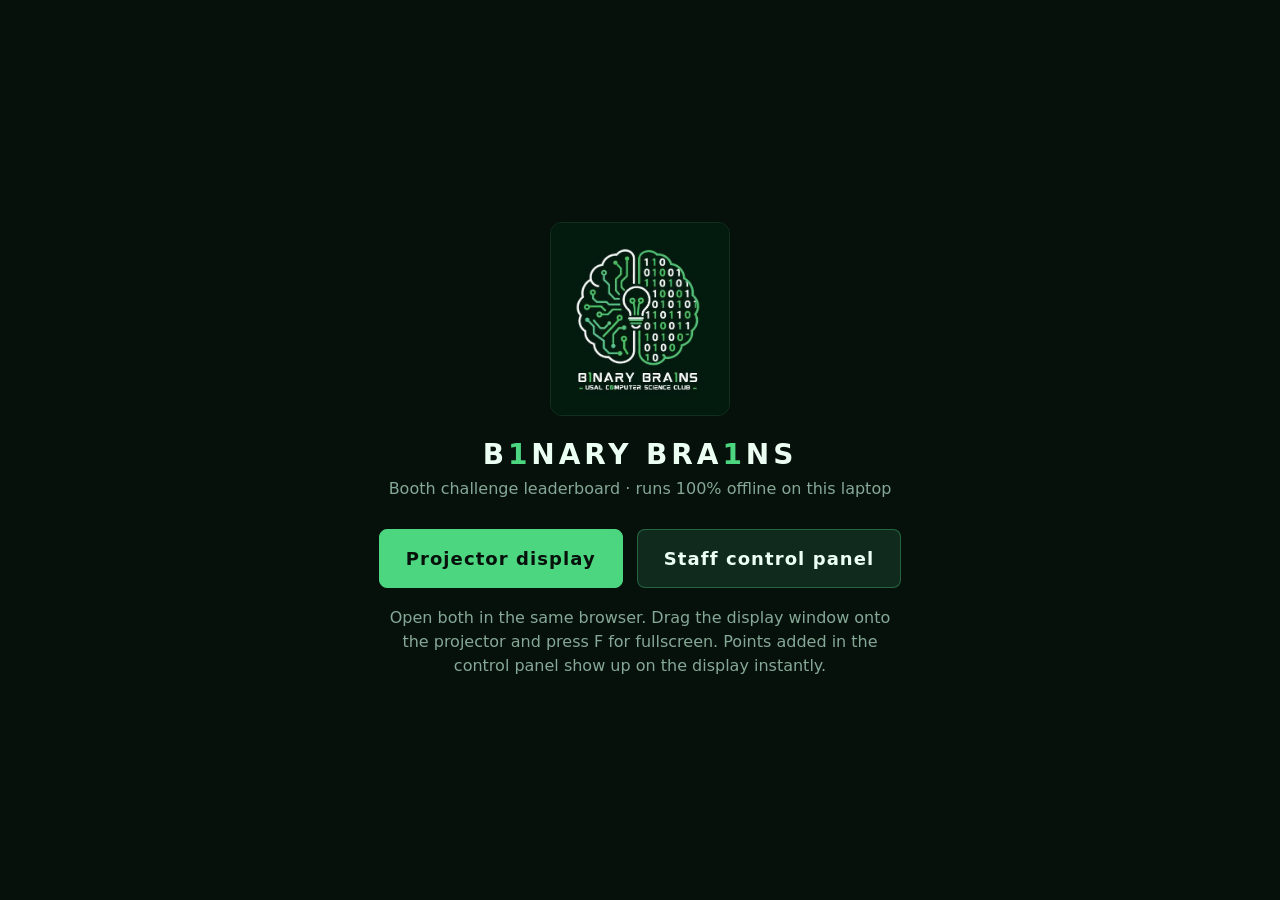
==== index.html @ 65fe4f38 "Offline booth leaderboard with projector display, staff panel, and Byte mascot" ====
<!doctype html>
<html lang="en">
<head>
  <meta charset="utf-8">
  <meta name="viewport" content="width=device-width, initial-scale=1">
  <title>Binary Brains Leaderboard</title>
  <link rel="stylesheet" href="css/base.css">
  <style>
    body { min-height: 100vh; display: grid; place-items: center; padding: 32px 16px; text-align: center; }
    img { width: 180px; border-radius: 12px; border: 1px solid var(--line); }
    h1 { font-size: 28px; margin: 18px 0 6px; }
    .links { display: flex; gap: 14px; justify-content: center; flex-wrap: wrap; margin: 28px 0 18px; }
    .links a { padding: 18px 26px; font-size: 18px; text-decoration: none; display: inline-block; }
    .links a.primary { background: var(--green); color: #06110b; border-color: var(--green); }
    p { max-width: 520px; margin: 0 auto; line-height: 1.5; }
  </style>
</head>
<body>
  <div>
    <img src="assets/logo.jpg" alt="Binary Brains logo">
    <h1 class="brand-title">B<span class="one">1</span>NARY BRA<span class="one">1</span>NS</h1>
    <p class="muted">Booth challenge leaderboard &middot; runs 100% offline on this laptop</p>
    <div class="links">
      <a class="btn primary" href="display.html" target="_blank">Projector display</a>
      <a class="btn" href="control.html" target="_blank">Staff control panel</a>
    </div>
    <p class="muted">Open both in the same browser. Drag the display window onto the projector and press F for fullscreen.
      Points added in the control panel show up on the display instantly.</p>
  </div>
</body>
</html>
---- css/base.css ----
/* Shared look, pulled from the Binary Brains logo: near-black green, bright green, white.
   Only system fonts so nothing needs the internet. */
:root {
  --bg: #06110b;
  --bg-2: #0a1a12;
  --panel: #0d2017;
  --panel-2: #112a1e;
  --line: rgba(76, 214, 128, .16);
  --line-strong: rgba(76, 214, 128, .35);
  --green: #4cd680;
  --green-dim: #2c8f52;
  --text: #ecfff3;
  --muted: #86a896;
  --danger: #ff4d5e;
  --font-display: "Bahnschrift", "DIN Alternate", "Segoe UI", system-ui, sans-serif;
  --font-mono: "Cascadia Mono", "Consolas", "SF Mono", ui-monospace, monospace;
}

* { box-sizing: border-box; margin: 0; padding: 0; }

html, body { background: var(--bg); color: var(--text); }

body {
  font-family: var(--font-display);
  -webkit-font-smoothing: antialiased;
}

.muted { color: var(--muted); }
.mono { font-family: var(--font-mono); }

.brand-title {
  font-family: var(--font-display);
  font-weight: 700;
  letter-spacing: .14em;
  text-transform: uppercase;
}
.brand-title .one { color: var(--green); }

.btn {
  font: inherit;
  font-weight: 600;
  letter-spacing: .06em;
  color: var(--text);
  background: var(--panel-2);
  border: 1px solid var(--line-strong);
  border-radius: 8px;
  cursor: pointer;
  transition: transform .12s ease, background .15s ease, border-color .15s ease;
}
.btn:hover { background: #163626; border-color: var(--green); }
.btn:active { transform: scale(.96); }
.btn:focus-visible { outline: 2px solid var(--green); outline-offset: 2px; }
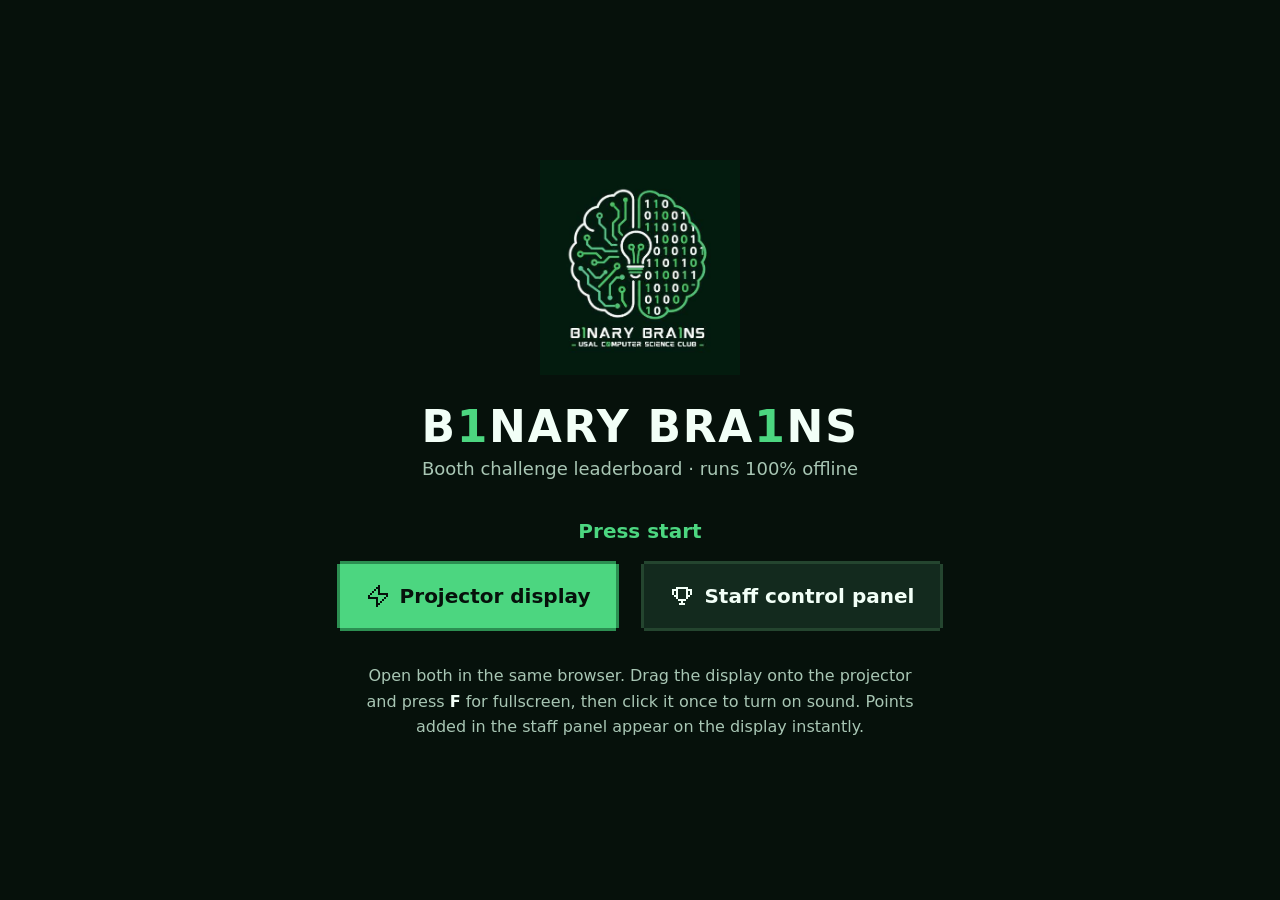
==== commit 7ad661ed: "Arcade redesign with pixel font, pixel icons, and chiptune sound effects" ====
--- a/index.html
+++ b/index.html
@@ -6,26 +6,36 @@
   <title>Binary Brains Leaderboard</title>
   <link rel="stylesheet" href="css/base.css">
   <style>
-    body { min-height: 100vh; display: grid; place-items: center; padding: 32px 16px; text-align: center; }
-    img { width: 180px; border-radius: 12px; border: 1px solid var(--line); }
-    h1 { font-size: 28px; margin: 18px 0 6px; }
-    .links { display: flex; gap: 14px; justify-content: center; flex-wrap: wrap; margin: 28px 0 18px; }
-    .links a { padding: 18px 26px; font-size: 18px; text-decoration: none; display: inline-block; }
-    .links a.primary { background: var(--green); color: #06110b; border-color: var(--green); }
-    p { max-width: 520px; margin: 0 auto; line-height: 1.5; }
+    body { min-height: 100vh; display: grid; place-items: center; padding: 40px 16px; text-align: center; }
+    .logo { width: 200px; }
+    h1 { font-size: 44px; margin: 22px 0 6px; }
+    .tag { font: 400 18px var(--font-pixel); color: var(--muted); }
+    .start { font: 700 20px var(--font-pixel); color: var(--green); margin: 40px 0 18px; animation: blink 1.2s steps(1) infinite; }
+    .links { display: flex; gap: 22px; justify-content: center; flex-wrap: wrap; }
+    .links .btn { padding: 20px 26px; font-size: 20px; }
+    .links .btn .icon-svg { width: 24px; height: 24px; }
+    .links .primary { --bc: #2c8f52; background: var(--green); color: var(--ink); }
+    .links .primary:hover { background: #6be39a; --bc: #2c8f52; }
+    .help { max-width: 560px; margin: 32px auto 0; font-size: 16px; line-height: 1.6; color: var(--muted); }
+    .help b { color: var(--text); font-weight: 600; }
+    @keyframes blink { 50% { opacity: 0; } }
+    @media (prefers-reduced-motion: reduce) { .start { animation: none; } }
   </style>
 </head>
 <body>
   <div>
-    <img src="assets/logo.jpg" alt="Binary Brains logo">
-    <h1 class="brand-title">B<span class="one">1</span>NARY BRA<span class="one">1</span>NS</h1>
-    <p class="muted">Booth challenge leaderboard &middot; runs 100% offline on this laptop</p>
+    <img class="logo" src="assets/logo.jpg" alt="Binary Brains logo">
+    <h1 class="brand-title">B<span class="one">1</span>nary Bra<span class="one">1</span>ns</h1>
+    <p class="tag">Booth challenge leaderboard &middot; runs 100% offline</p>
+    <p class="start">Press start</p>
     <div class="links">
-      <a class="btn primary" href="display.html" target="_blank">Projector display</a>
-      <a class="btn" href="control.html" target="_blank">Staff control panel</a>
+      <a class="btn primary" href="display.html" target="_blank"><span class="icon-svg" data-icon="zap"></span>Projector display</a>
+      <a class="btn" href="control.html" target="_blank"><span class="icon-svg" data-icon="trophy"></span>Staff control panel</a>
     </div>
-    <p class="muted">Open both in the same browser. Drag the display window onto the projector and press F for fullscreen.
-      Points added in the control panel show up on the display instantly.</p>
+    <p class="help">Open both in the same browser. Drag the display onto the projector and press <b>F</b> for fullscreen,
+      then click it once to turn on sound. Points added in the staff panel appear on the display instantly.</p>
   </div>
+  <script src="js/icons.js"></script>
+  <script>document.querySelectorAll('[data-icon]').forEach(el => { el.innerHTML = ICONS[el.dataset.icon]; });</script>
 </body>
 </html>
--- a/css/base.css
+++ b/css/base.css
@@ -1,19 +1,24 @@
-/* Shared look, pulled from the Binary Brains logo: near-black green, bright green, white.
-   Only system fonts so nothing needs the internet. */
+/* Shared arcade look, grounded in the Binary Brains logo: near-black green, bright green, white.
+   Fonts are local files or system fonts, so nothing needs the internet. */
+@font-face { font-family: "Pixelify Sans"; src: url("../assets/fonts/pixelify-sans-400.woff2") format("woff2"); font-weight: 400; font-display: block; }
+@font-face { font-family: "Pixelify Sans"; src: url("../assets/fonts/pixelify-sans-600.woff2") format("woff2"); font-weight: 600; font-display: block; }
+@font-face { font-family: "Pixelify Sans"; src: url("../assets/fonts/pixelify-sans-700.woff2") format("woff2"); font-weight: 700; font-display: block; }
+
 :root {
   --bg: #06110b;
-  --bg-2: #0a1a12;
-  --panel: #0d2017;
-  --panel-2: #112a1e;
-  --line: rgba(76, 214, 128, .16);
-  --line-strong: rgba(76, 214, 128, .35);
+  --panel: #0c1c14;
+  --panel-2: #132a1e;
+  --slot: #24443a;          /* unlit meter blocks, input wells */
+  --line: #24452f;          /* hard 1-step borders */
   --green: #4cd680;
-  --green-dim: #2c8f52;
-  --text: #ecfff3;
-  --muted: #86a896;
+  --text: #f2fff7;
+  --muted: #a8c6b4;         /* ~10:1 on --bg, stays readable on a projector */
+  --ink: #06110b;           /* dark text on bright fills */
   --danger: #ff4d5e;
-  --font-display: "Bahnschrift", "DIN Alternate", "Segoe UI", system-ui, sans-serif;
-  --font-mono: "Cascadia Mono", "Consolas", "SF Mono", ui-monospace, monospace;
+  --font-pixel: "Pixelify Sans", "Bahnschrift", system-ui, sans-serif;
+  --font-ui: "Bahnschrift", "Segoe UI", system-ui, sans-serif;
+  --font-mono: "Cascadia Mono", "Consolas", ui-monospace, monospace;
+  --ease-out: cubic-bezier(.16, 1, .3, 1);
 }
 
 * { box-sizing: border-box; margin: 0; padding: 0; }
@@ -21,32 +26,49 @@
 html, body { background: var(--bg); color: var(--text); }
 
 body {
-  font-family: var(--font-display);
+  font-family: var(--font-ui);
   -webkit-font-smoothing: antialiased;
 }
 
 .muted { color: var(--muted); }
-.mono { font-family: var(--font-mono); }
+.pixel { font-family: var(--font-pixel); }
 
 .brand-title {
-  font-family: var(--font-display);
+  font-family: var(--font-pixel);
   font-weight: 700;
-  letter-spacing: .14em;
+  letter-spacing: .04em;
   text-transform: uppercase;
 }
 .brand-title .one { color: var(--green); }
 
+/* Pixel border: four hard shadows leave the corners notched, like an 8-bit sprite. */
+.px-border {
+  --b: 4px;
+  --bc: var(--line);
+  box-shadow: 0 calc(var(--b) * -1) 0 0 var(--bc), 0 var(--b) 0 0 var(--bc),
+              calc(var(--b) * -1) 0 0 0 var(--bc), var(--b) 0 0 0 var(--bc);
+}
+
+.icon-svg { display: inline-block; width: 1em; height: 1em; flex: none; }
+.icon-svg svg { display: block; width: 100%; height: 100%; }
+
 .btn {
-  font: inherit;
-  font-weight: 600;
-  letter-spacing: .06em;
+  --b: 3px;
+  --bc: var(--line);
+  display: inline-flex; align-items: center; justify-content: center; gap: .5em;
+  font: 600 15px/1 var(--font-pixel);
   color: var(--text);
   background: var(--panel-2);
-  border: 1px solid var(--line-strong);
-  border-radius: 8px;
+  border: none;
+  margin: var(--b);
+  padding: 12px 16px;
   cursor: pointer;
-  transition: transform .12s ease, background .15s ease, border-color .15s ease;
+  text-decoration: none;
+  box-shadow: 0 calc(var(--b) * -1) 0 0 var(--bc), 0 var(--b) 0 0 var(--bc),
+              calc(var(--b) * -1) 0 0 0 var(--bc), var(--b) 0 0 0 var(--bc);
+  transition: background .15s var(--ease-out), transform .08s;
 }
-.btn:hover { background: #163626; border-color: var(--green); }
-.btn:active { transform: scale(.96); }
-.btn:focus-visible { outline: 2px solid var(--green); outline-offset: 2px; }
+.btn:hover { background: #1c3a2a; --bc: var(--green); }
+.btn:active { transform: translateY(2px); }
+.btn:focus-visible { outline: 3px solid var(--text); outline-offset: 5px; }
+.btn:disabled { opacity: .45; cursor: not-allowed; transform: none; }
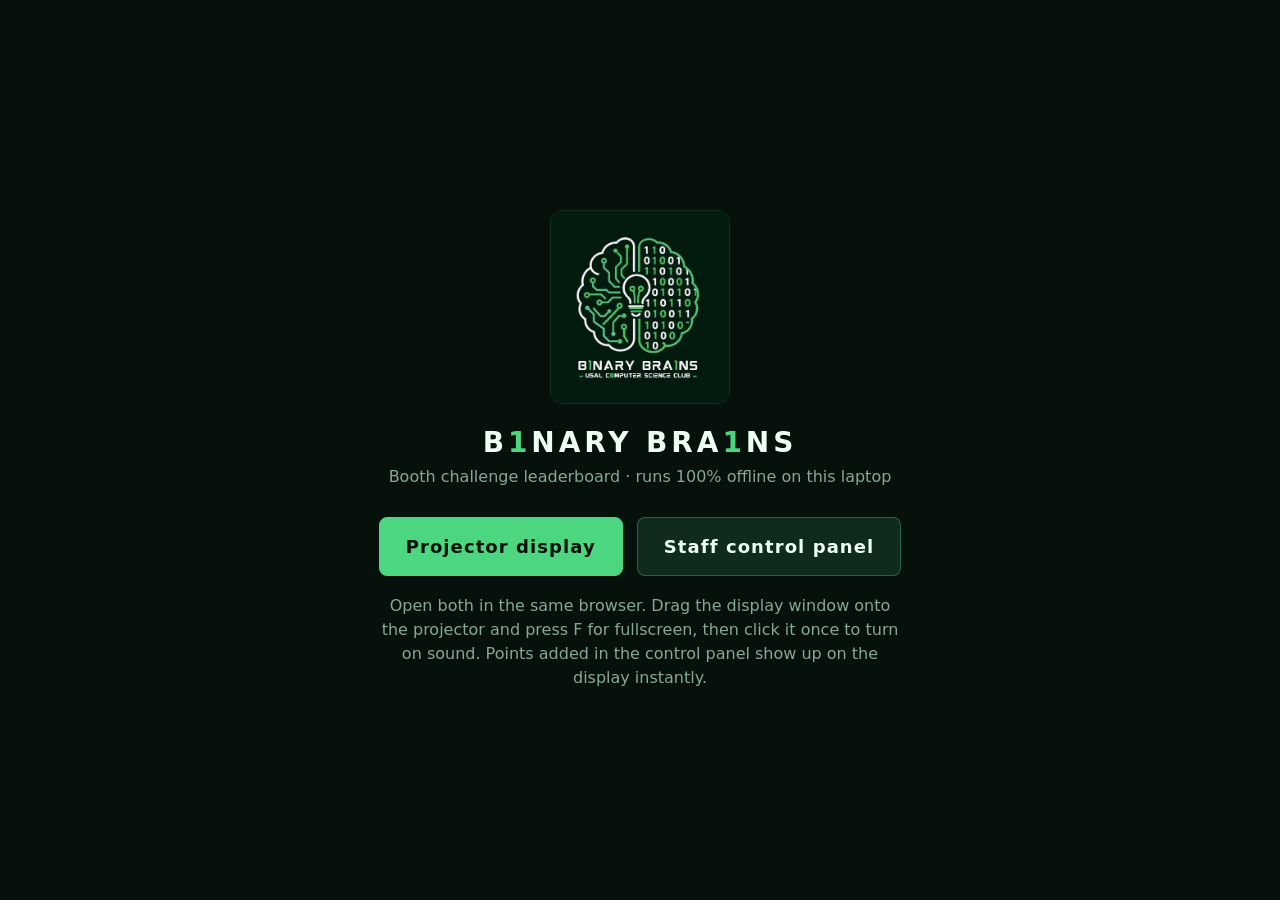
==== commit 7e29a4c0: "Return to the terminal design, keep sounds, add design comparison screenshots" ====
--- a/index.html
+++ b/index.html
@@ -6,36 +6,26 @@
   <title>Binary Brains Leaderboard</title>
   <link rel="stylesheet" href="css/base.css">
   <style>
-    body { min-height: 100vh; display: grid; place-items: center; padding: 40px 16px; text-align: center; }
-    .logo { width: 200px; }
-    h1 { font-size: 44px; margin: 22px 0 6px; }
-    .tag { font: 400 18px var(--font-pixel); color: var(--muted); }
-    .start { font: 700 20px var(--font-pixel); color: var(--green); margin: 40px 0 18px; animation: blink 1.2s steps(1) infinite; }
-    .links { display: flex; gap: 22px; justify-content: center; flex-wrap: wrap; }
-    .links .btn { padding: 20px 26px; font-size: 20px; }
-    .links .btn .icon-svg { width: 24px; height: 24px; }
-    .links .primary { --bc: #2c8f52; background: var(--green); color: var(--ink); }
-    .links .primary:hover { background: #6be39a; --bc: #2c8f52; }
-    .help { max-width: 560px; margin: 32px auto 0; font-size: 16px; line-height: 1.6; color: var(--muted); }
-    .help b { color: var(--text); font-weight: 600; }
-    @keyframes blink { 50% { opacity: 0; } }
-    @media (prefers-reduced-motion: reduce) { .start { animation: none; } }
+    body { min-height: 100vh; display: grid; place-items: center; padding: 32px 16px; text-align: center; }
+    img { width: 180px; border-radius: 12px; border: 1px solid var(--line); }
+    h1 { font-size: 28px; margin: 18px 0 6px; }
+    .links { display: flex; gap: 14px; justify-content: center; flex-wrap: wrap; margin: 28px 0 18px; }
+    .links a { padding: 18px 26px; font-size: 18px; text-decoration: none; display: inline-block; }
+    .links a.primary { background: var(--green); color: #06110b; border-color: var(--green); }
+    p { max-width: 520px; margin: 0 auto; line-height: 1.5; }
   </style>
 </head>
 <body>
   <div>
-    <img class="logo" src="assets/logo.jpg" alt="Binary Brains logo">
-    <h1 class="brand-title">B<span class="one">1</span>nary Bra<span class="one">1</span>ns</h1>
-    <p class="tag">Booth challenge leaderboard &middot; runs 100% offline</p>
-    <p class="start">Press start</p>
+    <img src="assets/logo.jpg" alt="Binary Brains logo">
+    <h1 class="brand-title">B<span class="one">1</span>NARY BRA<span class="one">1</span>NS</h1>
+    <p class="muted">Booth challenge leaderboard &middot; runs 100% offline on this laptop</p>
     <div class="links">
-      <a class="btn primary" href="display.html" target="_blank"><span class="icon-svg" data-icon="zap"></span>Projector display</a>
-      <a class="btn" href="control.html" target="_blank"><span class="icon-svg" data-icon="trophy"></span>Staff control panel</a>
+      <a class="btn primary" href="display.html" target="_blank">Projector display</a>
+      <a class="btn" href="control.html" target="_blank">Staff control panel</a>
     </div>
-    <p class="help">Open both in the same browser. Drag the display onto the projector and press <b>F</b> for fullscreen,
-      then click it once to turn on sound. Points added in the staff panel appear on the display instantly.</p>
+    <p class="muted">Open both in the same browser. Drag the display window onto the projector and press F for fullscreen,
+      then click it once to turn on sound. Points added in the control panel show up on the display instantly.</p>
   </div>
-  <script src="js/icons.js"></script>
-  <script>document.querySelectorAll('[data-icon]').forEach(el => { el.innerHTML = ICONS[el.dataset.icon]; });</script>
 </body>
 </html>
--- a/css/base.css
+++ b/css/base.css
@@ -1,24 +1,19 @@
-/* Shared arcade look, grounded in the Binary Brains logo: near-black green, bright green, white.
-   Fonts are local files or system fonts, so nothing needs the internet. */
-@font-face { font-family: "Pixelify Sans"; src: url("../assets/fonts/pixelify-sans-400.woff2") format("woff2"); font-weight: 400; font-display: block; }
-@font-face { font-family: "Pixelify Sans"; src: url("../assets/fonts/pixelify-sans-600.woff2") format("woff2"); font-weight: 600; font-display: block; }
-@font-face { font-family: "Pixelify Sans"; src: url("../assets/fonts/pixelify-sans-700.woff2") format("woff2"); font-weight: 700; font-display: block; }
-
+/* Shared look, pulled from the Binary Brains logo: near-black green, bright green, white.
+   Only system fonts so nothing needs the internet. */
 :root {
   --bg: #06110b;
-  --panel: #0c1c14;
-  --panel-2: #132a1e;
-  --slot: #24443a;          /* unlit meter blocks, input wells */
-  --line: #24452f;          /* hard 1-step borders */
+  --bg-2: #0a1a12;
+  --panel: #0d2017;
+  --panel-2: #112a1e;
+  --line: rgba(76, 214, 128, .16);
+  --line-strong: rgba(76, 214, 128, .35);
   --green: #4cd680;
-  --text: #f2fff7;
-  --muted: #a8c6b4;         /* ~10:1 on --bg, stays readable on a projector */
-  --ink: #06110b;           /* dark text on bright fills */
+  --green-dim: #2c8f52;
+  --text: #ecfff3;
+  --muted: #86a896;
   --danger: #ff4d5e;
-  --font-pixel: "Pixelify Sans", "Bahnschrift", system-ui, sans-serif;
-  --font-ui: "Bahnschrift", "Segoe UI", system-ui, sans-serif;
-  --font-mono: "Cascadia Mono", "Consolas", ui-monospace, monospace;
-  --ease-out: cubic-bezier(.16, 1, .3, 1);
+  --font-display: "Bahnschrift", "DIN Alternate", "Segoe UI", system-ui, sans-serif;
+  --font-mono: "Cascadia Mono", "Consolas", "SF Mono", ui-monospace, monospace;
 }
 
 * { box-sizing: border-box; margin: 0; padding: 0; }
@@ -26,49 +21,35 @@
 html, body { background: var(--bg); color: var(--text); }
 
 body {
-  font-family: var(--font-ui);
+  font-family: var(--font-display);
   -webkit-font-smoothing: antialiased;
 }
 
 .muted { color: var(--muted); }
-.pixel { font-family: var(--font-pixel); }
+.mono { font-family: var(--font-mono); }
+
+.icon-svg { display: inline-block; width: 1em; height: 1em; flex: none; }
+.icon-svg svg { display: block; width: 100%; height: 100%; }
 
 .brand-title {
-  font-family: var(--font-pixel);
+  font-family: var(--font-display);
   font-weight: 700;
-  letter-spacing: .04em;
+  letter-spacing: .14em;
   text-transform: uppercase;
 }
 .brand-title .one { color: var(--green); }
 
-/* Pixel border: four hard shadows leave the corners notched, like an 8-bit sprite. */
-.px-border {
-  --b: 4px;
-  --bc: var(--line);
-  box-shadow: 0 calc(var(--b) * -1) 0 0 var(--bc), 0 var(--b) 0 0 var(--bc),
-              calc(var(--b) * -1) 0 0 0 var(--bc), var(--b) 0 0 0 var(--bc);
-}
-
-.icon-svg { display: inline-block; width: 1em; height: 1em; flex: none; }
-.icon-svg svg { display: block; width: 100%; height: 100%; }
-
 .btn {
-  --b: 3px;
-  --bc: var(--line);
-  display: inline-flex; align-items: center; justify-content: center; gap: .5em;
-  font: 600 15px/1 var(--font-pixel);
+  font: inherit;
+  font-weight: 600;
+  letter-spacing: .06em;
   color: var(--text);
   background: var(--panel-2);
-  border: none;
-  margin: var(--b);
-  padding: 12px 16px;
+  border: 1px solid var(--line-strong);
+  border-radius: 8px;
   cursor: pointer;
-  text-decoration: none;
-  box-shadow: 0 calc(var(--b) * -1) 0 0 var(--bc), 0 var(--b) 0 0 var(--bc),
-              calc(var(--b) * -1) 0 0 0 var(--bc), var(--b) 0 0 0 var(--bc);
-  transition: background .15s var(--ease-out), transform .08s;
+  transition: transform .12s ease, background .15s ease, border-color .15s ease;
 }
-.btn:hover { background: #1c3a2a; --bc: var(--green); }
-.btn:active { transform: translateY(2px); }
-.btn:focus-visible { outline: 3px solid var(--text); outline-offset: 5px; }
-.btn:disabled { opacity: .45; cursor: not-allowed; transform: none; }
+.btn:hover { background: #163626; border-color: var(--green); }
+.btn:active { transform: scale(.96); }
+.btn:focus-visible { outline: 2px solid var(--green); outline-offset: 2px; }
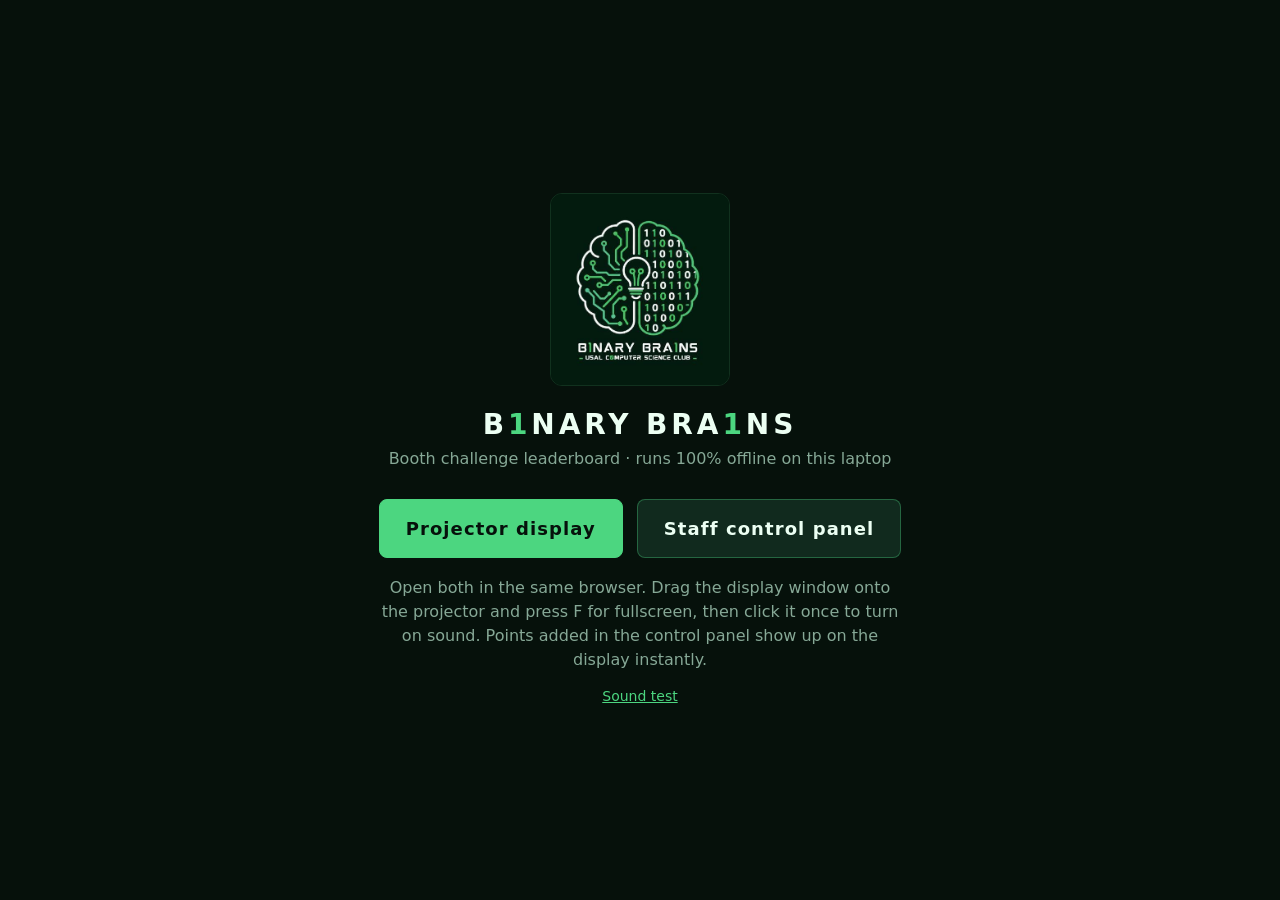
==== commit 7922a68a: "Use CC0 retro arcade sound files with synth fallback, add sound test page" ====
--- a/index.html
+++ b/index.html
@@ -13,6 +13,8 @@
     .links a { padding: 18px 26px; font-size: 18px; text-decoration: none; display: inline-block; }
     .links a.primary { background: var(--green); color: #06110b; border-color: var(--green); }
     p { max-width: 520px; margin: 0 auto; line-height: 1.5; }
+    .small-link { margin-top: 14px; font-size: 14px; }
+    .small-link a { color: var(--green); }
   </style>
 </head>
 <body>
@@ -26,6 +28,7 @@
     </div>
     <p class="muted">Open both in the same browser. Drag the display window onto the projector and press F for fullscreen,
       then click it once to turn on sound. Points added in the control panel show up on the display instantly.</p>
+    <p class="muted small-link"><a href="sounds.html" target="_blank">Sound test</a></p>
   </div>
 </body>
 </html>
